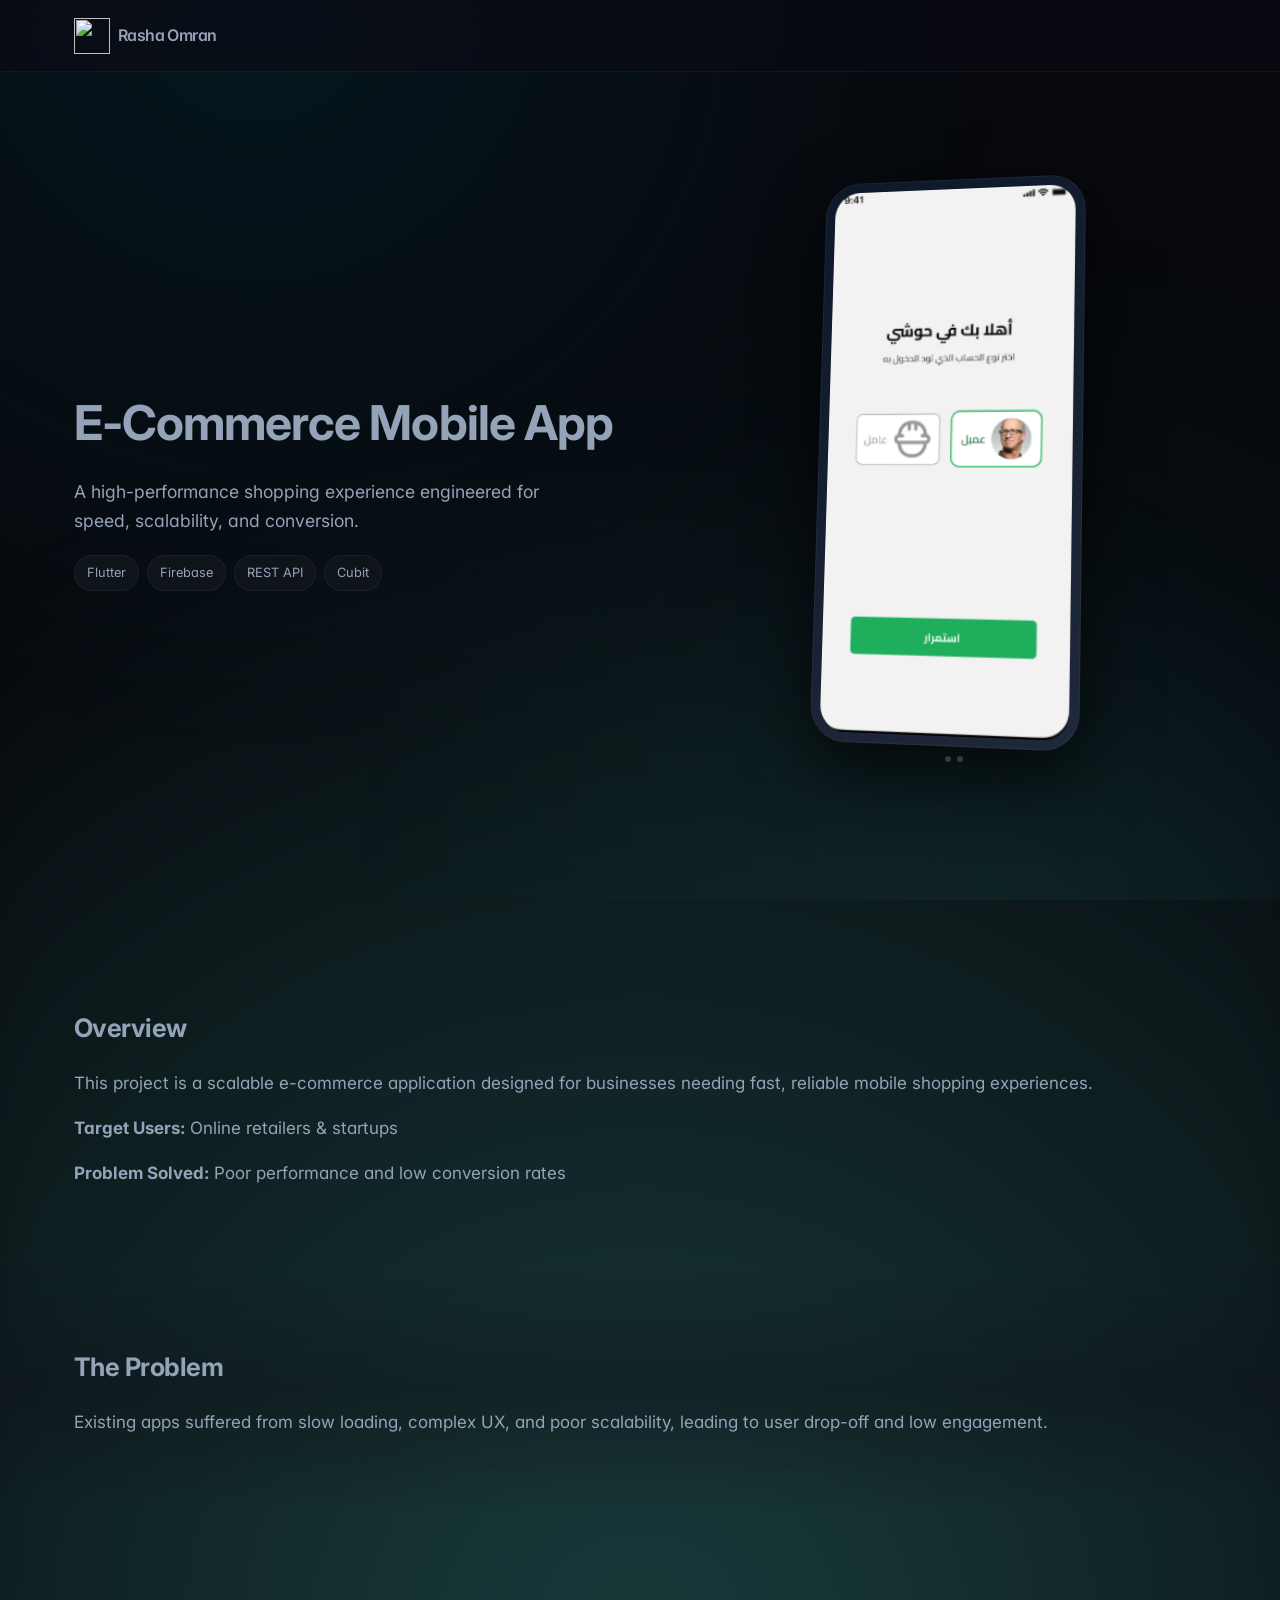
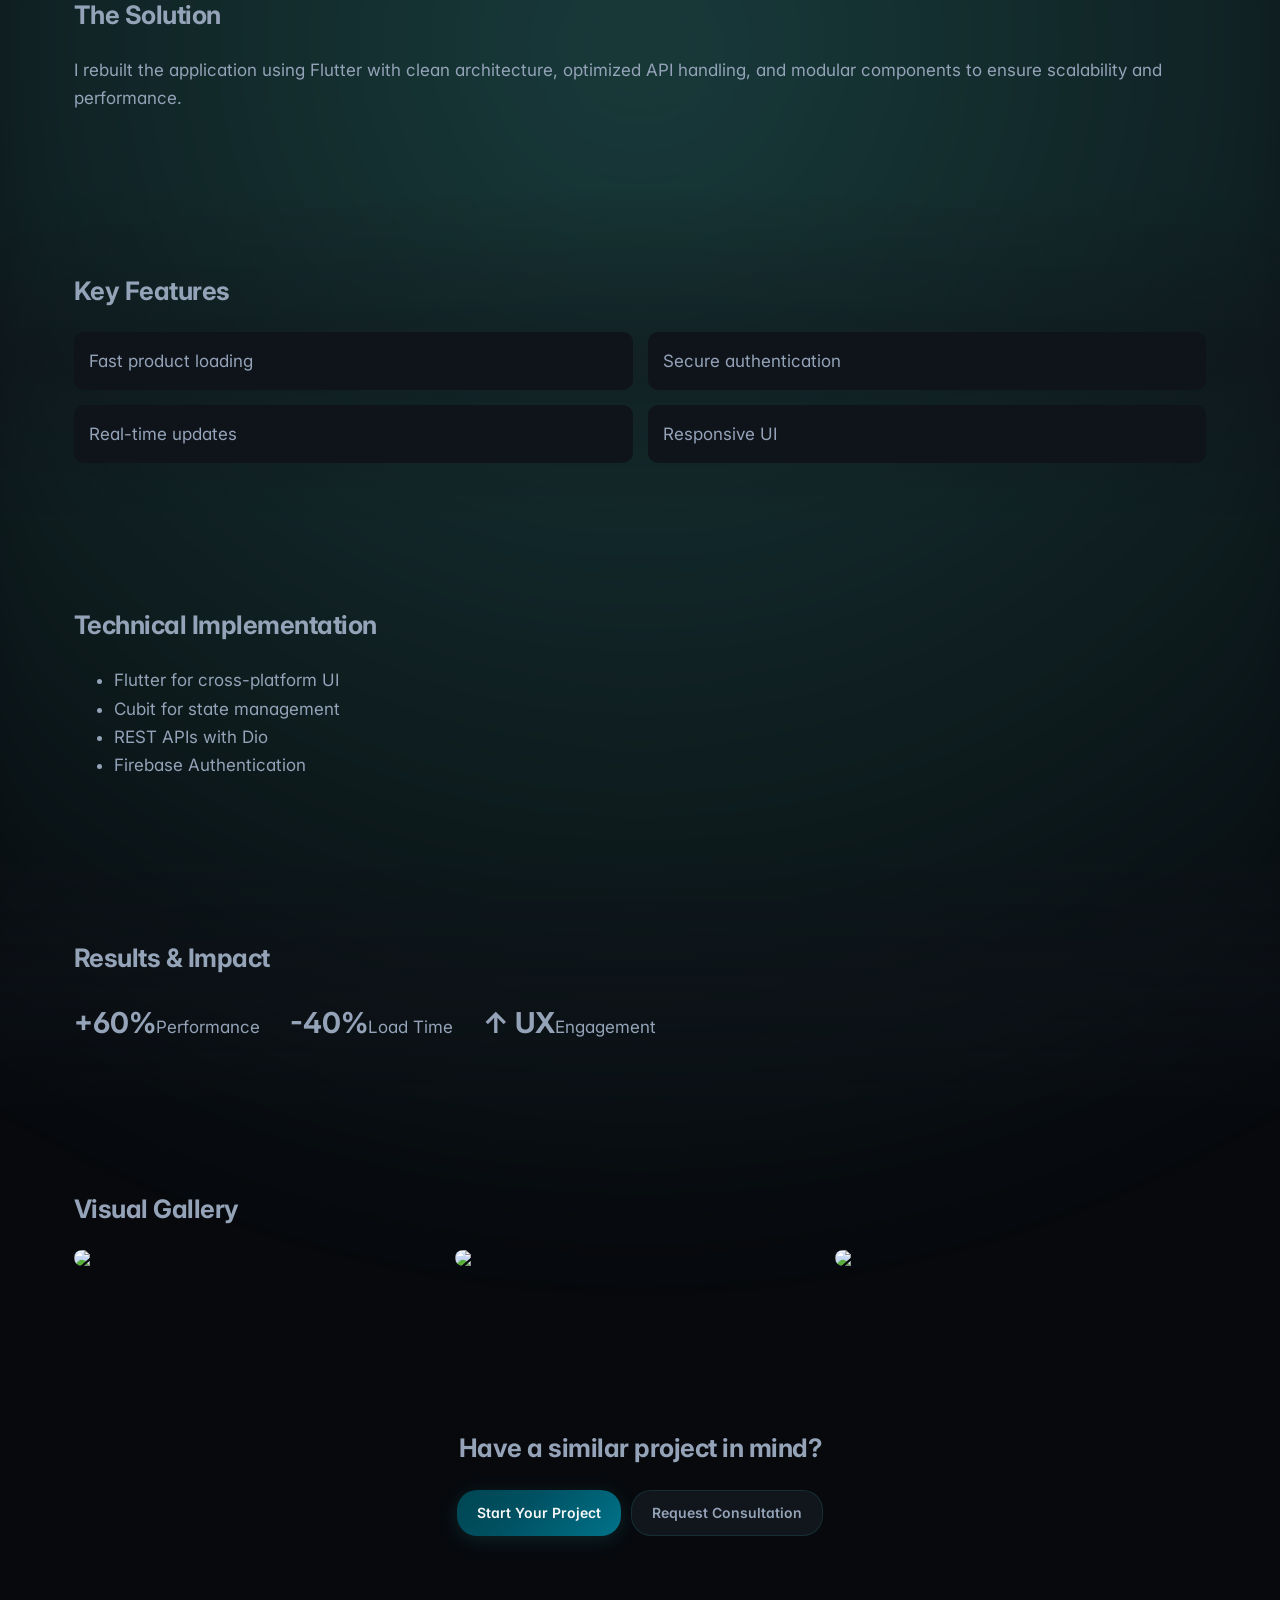
==== pages/project1.html @ 81a2fe83 "Project1 page" ====
<!DOCTYPE html>
<html lang="en">
<head>
<meta charset="UTF-8">
<meta name="viewport" content="width=device-width, initial-scale=1.0">

<title>Case Study — E-Commerce App</title>
<link rel="stylesheet" href="../css/main.css">
<link rel="stylesheet" href="../css/project.css">

<!-- Fonts -->
<link href="https://fonts.googleapis.com/css2?family=Inter:wght@400;500;600;700;800&display=swap" rel="stylesheet">

</head>


<body>

<header class="site-header">
  <div class="container">
    <a href="../index.html" class="logo">
      <img src="../assets/logo.png">
      <span class="logo-text">Rasha Omran</span>
    </a>
  </div>
</header>

<main>

<!-- ================= HERO ================= -->
<section class="case-hero">
  <div class="container case-hero-grid">

    <!-- LEFT -->
    <div class="case-hero-content">
      <h1 class="case-title">E-Commerce Mobile App</h1>

      <p class="case-tagline">
        A high-performance shopping experience engineered for speed, scalability, and conversion.
      </p>

      <div class="tech-stack">
        <span>Flutter</span>
        <span>Firebase</span>
        <span>REST API</span>
        <span>Cubit</span>
      </div>
    </div>

    <!-- RIGHT (INTERACTIVE PHONE) -->
    <div class="case-visual">
      <div class="phone-mockup">

      
         

            <!-- SLIDER -->
           <div class="phone-frame">
  <div class="phone-screen">
    <div class="phone-slider" id="phoneSlider">
      <img src="../assets/app1.png">
      <img src="../assets/app2.png">
      <img src="../assets/app3.png">
    </div>
  </div>
</div>

<div class="phone-dots" id="phoneDots"></div>
          </div>
        </div>

        <!-- DOTS -->
        <div class="phone-dots" id="phoneDots"></div>

        <!-- GLOW -->
        <div class="phone-glow"></div>

      </div>
    </div>

  </div>
</section>
<!-- ================= OVERVIEW ================= -->
<section class="case-section">
  <div class="container">
    <h2>Overview</h2>

    <p>
      This project is a scalable e-commerce application designed for businesses needing fast,
      reliable mobile shopping experiences.
    </p>

    <p><strong>Target Users:</strong> Online retailers & startups</p>
    <p><strong>Problem Solved:</strong> Poor performance and low conversion rates</p>
  </div>
</section>

<!-- ================= PROBLEM ================= -->
<section class="case-section section-alt">
  <div class="container">
    <h2>The Problem</h2>

    <p>
      Existing apps suffered from slow loading, complex UX, and poor scalability,
      leading to user drop-off and low engagement.
    </p>
  </div>
</section>

<!-- ================= SOLUTION ================= -->
<section class="case-section">
  <div class="container">
    <h2>The Solution</h2>

    <p>
      I rebuilt the application using Flutter with clean architecture, optimized API handling,
      and modular components to ensure scalability and performance.
    </p>
  </div>
</section>

<!-- ================= FEATURES ================= -->
<section class="case-section section-alt">
  <div class="container">
    <h2>Key Features</h2>

    <div class="feature-grid">
      <div class="feature-card">Fast product loading</div>
      <div class="feature-card">Secure authentication</div>
      <div class="feature-card">Real-time updates</div>
      <div class="feature-card">Responsive UI</div>
    </div>
  </div>
</section>

<!-- ================= TECH ================= -->
<section class="case-section">
  <div class="container">
    <h2>Technical Implementation</h2>

    <ul class="tech-list">
      <li>Flutter for cross-platform UI</li>
      <li>Cubit for state management</li>
      <li>REST APIs with Dio</li>
      <li>Firebase Authentication</li>
    </ul>
  </div>
</section>

<!-- ================= RESULTS ================= -->
<section class="case-section section-alt">
  <div class="container">
    <h2>Results & Impact</h2>

    <div class="impact-grid">
      <div><strong>+60%</strong><span>Performance</span></div>
      <div><strong>-40%</strong><span>Load Time</span></div>
      <div><strong>↑ UX</strong><span>Engagement</span></div>
    </div>
  </div>
</section>

<!-- ================= GALLERY ================= -->
<section class="case-section">
  <div class="container">
    <h2>Visual Gallery</h2>

    <div class="gallery-grid">
      <img src="../assets/screen1.png">
      <img src="../assets/screen2.png">
      <img src="../assets/screen3.png">
    </div>
  </div>
</section>

<!-- ================= CTA ================= -->
<section class="case-cta">
  <div class="container">
    <h2>Have a similar project in mind?</h2>

    <div class="cta-buttons">
      <a href="../index.html#contact" class="btn btn-primary">Start Your Project</a>
      <a href="../index.html#contact" class="btn btn-ghost">Request Consultation</a>
    </div>
  </div>
</section>

</main>

<script>
document.addEventListener("DOMContentLoaded", function () {

  const slider = document.getElementById("phoneSlider");
  const dotsContainer = document.getElementById("phoneDots");

  let index = 0;
  const slides = slider.children.length;

  let startX = 0;
  let currentX = 0;
  let isDragging = false;
  let velocity = 0;
  let lastX = 0;
  let lastTime = 0;

  const slideWidth = slider.parentElement.offsetWidth;

  /* CREATE DOTS */
  for (let i = 0; i < slides; i++) {
    const dot = document.createElement("span");
    if (i === 0) dot.classList.add("active");
    dotsContainer.appendChild(dot);
  }

  const dots = dotsContainer.children;

  function setPosition(x, smooth = true) {
    slider.style.transition = smooth ? "transform 0.5s cubic-bezier(0.22,1,0.36,1)" : "none";
    slider.style.transform = `translateX(${x}px)`;
  }

  function snapToSlide() {
    index = Math.max(0, Math.min(index, slides - 1));

    setPosition(-index * slideWidth, true);

    for (let d of dots) d.classList.remove("active");
    dots[index].classList.add("active");
  }

  function onStart(clientX) {
    isDragging = true;
    startX = clientX;
    lastX = clientX;
    lastTime = Date.now();
    slider.style.transition = "none";
  }

  function onMove(clientX) {
    if (!isDragging) return;

    const dx = clientX - startX;
    currentX = -index * slideWidth + dx;

    /* EDGE RESISTANCE */
    if (currentX > 0) currentX *= 0.3;
    if (currentX < -(slides - 1) * slideWidth)
      currentX = -(slides - 1) * slideWidth + (currentX + (slides - 1) * slideWidth) * 0.3;

    setPosition(currentX, false);

    /* VELOCITY */
    const now = Date.now();
    velocity = (clientX - lastX) / (now - lastTime);
    lastX = clientX;
    lastTime = now;
  }

  function onEnd(clientX) {
    if (!isDragging) return;
    isDragging = false;

    const dx = clientX - startX;

    /* DECIDE BASED ON DISTANCE + VELOCITY */
    if (dx < -50 || velocity < -0.3) {
      index++;
    } else if (dx > 50 || velocity > 0.3) {
      index--;
    }

    snapToSlide();
  }

  /* TOUCH */
  slider.addEventListener("touchstart", e => onStart(e.touches[0].clientX));
  slider.addEventListener("touchmove", e => onMove(e.touches[0].clientX));
  slider.addEventListener("touchend", e => onEnd(e.changedTouches[0].clientX));

  /* MOUSE */
  slider.addEventListener("mousedown", e => onStart(e.clientX));
  window.addEventListener("mousemove", e => onMove(e.clientX));
  window.addEventListener("mouseup", e => onEnd(e.clientX));

  /* AUTO PLAY (optional premium feel) */
  setInterval(() => {
    if (isDragging) return;
    index = (index + 1) % slides;
    snapToSlide();
  }, 4000);

});
</script>

</body>
</html>
---- css/main.css ----
/* Rasha — executive personal brand */
:root {
  /* ========== BASE ========== */
  --bg: #07090d;
  --bg-elevated: #0b0f14;
  --surface: #0f141b;
  --surface-hover: #151b24;

  /* ========== BORDERS ========== */
  --border: rgba(255, 255, 255, 0.05);
  --border-strong: rgba(0, 151, 178, 0.35);

  /* ========== TEXT ========== */
  --text: #f1f5f9;
  --text-muted: #94a3b8;
  --text-subtle: #64748b;

  /* ========== BRAND (PRIMARY) ========== */
  --brand: #0097b2;
  --brand-light: #00bcd4;
  --brand-dark: #007c91;

  /* ========== ACCENT ========== */
  --accent: #22d3ee; /* controlled cyan */
  --accent-soft: rgba(34, 211, 238, 0.15);

  /* ========== GRADIENTS (PRO LEVEL) ========== */

  /* Main brand gradient (Hero, buttons) */
  --gradient: linear-gradient(
    135deg,
    #004552 0%,
    #005162 40%,
    #00738a 100%
  );

  /* Strong CTA gradient */
  --gradient-strong: linear-gradient(
    135deg,
    #004552 0%,
    #00738a 100%
  );

  /* Soft background gradient */
  --gradient-soft: linear-gradient(
    135deg,
    rgba(0, 151, 178, 0.15) 0%,
    rgba(34, 211, 238, 0.08) 100%
  );

  /* Glow effect */
  --glow: 0 0 50px rgba(0, 151, 178, 0.35);

  /* ========== UI ========== */
  --radius: 14px;
  --radius-lg: 22px;

  --font: "Inter", system-ui, -apple-system, sans-serif;

  --section-pad: clamp(4.5rem, 11vw, 8rem);
  --section-pad-tight: clamp(3.5rem, 8vw, 5.5rem);

  --max: 1180px;
  --nav-h: 72px;
}

*,
*::before,
*::after {
  box-sizing: border-box;
}

html {
  scroll-behavior: smooth;
}

body {
  margin: 0;
  font-family: var(--font);
  font-size: 17px;
  line-height: 1.65;
  color: var(--text-muted);
  background: var(--bg);
  -webkit-font-smoothing: antialiased;
  font-feature-settings: "cv02", "cv03", "cv04", "cv11";
}

body::before {
  content: "";
  position: fixed;
  inset: 0;
  background:
    radial-gradient(circle at 20% 0%, hsl(195 93% 20% / 0.2), transparent 55%),
    radial-gradient(circle at 80% 100%, hsl(182 60% 37% / 0.08), transparent 50%);
  z-index: 0;
  pointer-events: none;
}

body.menu-open {
  overflow: hidden;
}

h1, h2, h3, h4 {
  font-family: var(--font-heading);
  letter-spacing: -0.02em;
}

a {
  color: inherit;
  text-decoration: none;
}

img {
  max-width: 100%;
  height: auto;
  display: block;
}
.case-image {
  width: 100%;
  border-radius: 16px;
  margin-bottom: 1rem;
}

.container {
  width: min(100% - 2rem, var(--max));
  margin-inline: auto;
}

/* Background grid */
.page-bg {
  position: fixed;
  inset: 0;
  pointer-events: none;
  z-index: 0;
  background:
    linear-gradient(180deg, rgba(10, 12, 16, 0.97) 0%, var(--bg) 45%),
    repeating-linear-gradient(
      90deg,
      transparent,
      transparent 79px,
      rgba(79, 209, 197, 0.03) 79px,
      rgba(79, 209, 197, 0.03) 80px
    ),
    repeating-linear-gradient(
      0deg,
      transparent,
      transparent 79px,
      rgba(79, 209, 197, 0.03) 79px,
      rgba(79, 209, 197, 0.03) 80px
    );
}

main,
.site-header,
.site-footer {
  position: relative;
  z-index: 1;
}

/* Header */


.site-header {
  position: sticky;
  top: 0;
  z-index: 1000;

  backdrop-filter: blur(12px);
  background: rgba(10, 10, 20, 0.6);
  border-bottom: 1px solid rgba(255,255,255,0.05);


  height: var(--nav-h);
  display: flex;
  align-items: center;
 
  -webkit-backdrop-filter: blur(16px);
  transition: box-shadow 0.25s ease;
}

.site-header.is-scrolled {
  box-shadow: 0 12px 40px rgba(0, 0, 0, 0.35);
}

.header-inner {
  display: flex;
  align-items: center;
  justify-content: space-between;
  width: min(100% - 2rem, calc(var(--max) + 80px));
  margin-inline: auto;
  gap: 1rem;
}

.logo {
  font-weight: 700;
  font-size: 1.25rem;
  color: var(--teal);
  letter-spacing: -0.03em;
}

.nav-desktop {
  display: none;
  align-items: center;
  gap: 0.15rem;
  flex: 1;
  justify-content: center;
}

.nav-desktop a {
  padding: 0.45rem 0.65rem;
  font-size: 0.8725rem;
  font-weight: 500;
  color: var(--text-subtle);
  border-radius: 8px;
  transition: color 0.2s, background 0.2s;
}

.nav-desktop a:hover {
  color: var(--text);
  background: rgba(255, 255, 255, 0.04);
}

.header-actions {
  display: flex;
  align-items: center;
  gap: 0.75rem;
}

.menu-toggle {
  display: flex;
  flex-direction: column;
  justify-content: center;
  gap: 5px;
  width: 44px;
  height: 44px;
  padding: 10px;
  border: 1px solid var(--border);
  border-radius: 10px;
  background: transparent;
  cursor: pointer;
  color: var(--text);
}

.menu-toggle span {
  display: block;
  height: 2px;
  background: currentColor;
  border-radius: 1px;
  transition: transform 0.25s, opacity 0.25s;
}

body.menu-open .menu-toggle span:nth-child(1) {
  transform: translateY(7px) rotate(45deg);
}

body.menu-open .menu-toggle span:nth-child(2) {
  opacity: 0;
}

body.menu-open .menu-toggle span:nth-child(3) {
  transform: translateY(-7px) rotate(-45deg);
}

.nav-mobile {
  display: none;
  position: fixed;
  inset: var(--nav-h) 0 0;
  background: rgba(10, 12, 16, 0.98);
  backdrop-filter: blur(12px);
  padding: 1.5rem;
  flex-direction: column;
  gap: 0.25rem;
  z-index: 99;
  border-top: 1px solid var(--border);
}

body.menu-open .nav-mobile {
  display: flex;
}

.nav-mobile a {
  padding: 0.85rem 1rem;
  font-size: 1rem;
  font-weight: 500;
  color: var(--text-muted);
  border-radius: var(--radius);
  border: 1px solid transparent;
}

.nav-mobile a:hover {
  color: var(--text);
  background: var(--surface);
  border-color: var(--border);
}

@media (min-width: 1024px) {
  .nav-desktop {
    display: flex;
  }
  .menu-toggle {
    display: none;
  }
  .nav-mobile {
    display: none !important;
  }
}

/* Buttons */
.btn {
  display: inline-flex;
  align-items: center;
  justify-content: center;
  gap: 0.5rem;
  padding: 0.65rem 1.25rem;
  font-family: inherit;
  font-size: 0.875rem;
  font-weight: 600;
  border-radius: 20px;
  border: none;
  cursor: pointer;
  transition: transform 0.2s, box-shadow 0.2s, background 0.2s, border-color 0.2s, color 0.2s;
  white-space: nowrap;
}

.btn:active {
  transform: scale(0.98);
   border-radius: 18px;
}

.btn-primary {
  background: var(--gradient);
  color: hsl(180 10% 97%);
  box-shadow: 0 4px 20px hsl(182 60% 37% / 0.2);
}

.btn-primary:hover {
  background: var(--gradient-strong);
  box-shadow: 0 8px 30px hsl(182 60% 37% / 0.3);
  transform: translateY(-1px);
}

.btn-ghost {
  background: hsl(200 20% 12% / 0.6);
  border: 1px solid hsl(182 60% 37% / 0.2);
  color: var(--text-muted);
}

.btn-ghost:hover {
  color: var(--text);
  border-color: hsl(182 60% 37% / 0.4);
  box-shadow: var(--glow);
}

.btn-dark {
  background: var(--surface);
  color: var(--text);
  border: 1px solid var(--border);
}

.btn-dark:hover {
  background: var(--surface-hover);
  border-color: rgba(255, 255, 255, 0.1);
}

.btn-lg {
  padding: 0.85rem 1.75rem;
  font-size: 0.9375rem;
}

.btn .icon {
  width: 1.1em;
  height: 1.1em;
  flex-shrink: 0;
}

@media (max-width: 768px) {
  .btn {
    padding: 9px 12px;
    font-size: 0.85rem;
    line-height: 1.2;
    border-radius: 10px;
  }

  .btn-lg {
    padding: 10px 14px; /* override large buttons too */
  }
}

/* Typography utilities */
.eyebrow {
  display: block;
  font-size: 0.75rem;
  font-weight: 600;
  letter-spacing: 0.14em;
  text-transform: uppercase;
  color: var(--teal);
  margin-bottom: 0.75rem;
}

 .gradient-text {
  background: linear-gradient(135deg, hsl(182 60% 45%), hsl(182 60% 55%), hsl(195 80% 40%));
  -webkit-background-clip: text;
  color: transparent;
}

.section-head {
  text-align: center;
  max-width: 44rem;
  margin-inline: auto;
  margin-bottom: clamp(2.75rem, 5vw, 4rem);
}

.section-head--wide {
  max-width: 52rem;
}

.section-head h2 {
  font-size: clamp(1.875rem, 4.2vw, 2.75rem);
  margin: 0 0 1rem;
  font-weight: 700;
  letter-spacing: -0.03em;
}

.section-head p {
  margin: 0;
  font-size: 1.0625rem;
  line-height: 1.65;
  color: var(--text-muted);
}

.expertise-micro {
  display: block;
  margin-top: 0.85rem;
  font-weight: 600;
  color: var(--teal);
  letter-spacing: 0.02em;
}

.sub-anchor {
  scroll-margin-top: calc(var(--nav-h) + 24px);
}

/* Reveal animation */
.reveal {
  opacity: 0;
  transform: translateY(24px);
  transition: opacity 0.65s cubic-bezier(0.22, 1, 0.36, 1), transform 0.65s cubic-bezier(0.22, 1, 0.36, 1);
}

.reveal.visible {
  opacity: 1;
  transform: translateY(0);
}

.reveal-delay-1 { transition-delay: 0.08s; }
.reveal-delay-2 { transition-delay: 0.16s; }
.reveal-delay-3 { transition-delay: 0.24s; }

/* Hero */
.hero {
  padding: clamp(3rem, 8vw, 5.5rem) 0 var(--section-pad);
}

.hero-grid {
  display: grid;
  gap: clamp(2rem, 5vw, 4rem);
  align-items: center;
}

@media (min-width: 900px) {
  .hero-grid {
    grid-template-columns: 1.15fr 1fr;
  }
}

.hero-role-line {
  display: flex;
  flex-wrap: wrap;
  align-items: center;
  gap: 0.35rem 0.75rem;
  margin: 0 0 1.35rem;
  font-size: 0.75rem;
  font-weight: 600;
  letter-spacing: 0.12em;
  text-transform: uppercase;
  color: var(--teal);
}

.hero-role-line .role-sep {
  color: var(--text-subtle);
  font-weight: 500;
  letter-spacing: 0;
  
}

.hero h1 {
  font-size: clamp(2.35rem, 5.8vw, 3.5rem);
  margin: 0 0 1.35rem;
  max-width: min(28ch, 100%);
  font-weight: 800;
  letter-spacing: -0.035em;
  line-height: 1.08;
}

.hero h1 .line-muted {
  color: var(--text-muted);
  font-weight: 700;
}

.hero-lead {
  font-size: 1.0625rem;
  max-width: 40rem;
  margin: 0 0 1rem;
  line-height: 1.65;
}

.hero-authority {
  font-size: 1.0625rem;
  line-height: 1.7;
  color: var(--text-muted);
  max-width: 42rem;
  margin: 0 0 1.25rem;
  padding-left: 1rem;
  border-left: 3px solid rgba(79, 209, 197, 0.45);
}

.hero-proof {
  font-size: 0.8125rem;
  font-weight: 500;
  letter-spacing: 0.06em;
  text-transform: uppercase;
  color: var(--text-subtle);
  margin: 0 0 0.65rem;
}

.hero-micro {
  margin: 0 0 1.85rem;
  font-size: 0.8125rem;
  color: var(--text-muted);
  max-width: 36rem;
  line-height: 1.5;
}

.hero-micro strong {
  color: var(--teal);
  font-weight: 600;
}

.hero-ctas {
  display: flex;
  flex-wrap: wrap;
  gap: 0.75rem;
  margin-bottom: 2.5rem;
}

.hero-visual {
  position: relative;
  border-radius: var(--radius-lg);
  background: var(--gradient-soft);
  border: 1px solid var(--border-strong);
  display: block;
  min-height: unset;

 transform: translateZ(0);
  overflow: hidden;
}

.hero-visual::before {
  content: "";
  position: absolute;
  inset: -40%;
  background: radial-gradient(circle at 30% 40%, rgba(45, 212, 191, 0.12), transparent 50%),
    radial-gradient(circle at 70% 60%, rgba(14, 165, 233, 0.1), transparent 45%);
  pointer-events: none;
}

.hero-stat-card {
  position: relative;
  padding: 2rem 2.25rem;
  border-radius: var(--radius-lg);
  background: var(--surface);
  border: 1px solid var(--border);
  box-shadow: 0 24px 48px rgba(0, 0, 0, 0.35);
  text-align: center;
  max-width: 280px;
}

.hero-stat-card .num {
  font-size: 3rem;
  font-weight: 800;
  background: var(--gradient);
  -webkit-background-clip: text;
  background-clip: text;
  color: transparent;
  line-height: 1;
  margin-bottom: 0.5rem;
}

.hero-stat-card .label {
  color: var(--text);
  font-weight: 600;
  font-size: 1rem;
}

.hero-stat-card .cap {
  font-size: 0.8125rem;
  color: var(--text-subtle);
  margin-top: 0.5rem;
}

.hero-image-wrapper {
  width: 100%;
  position: relative;
  overflow: hidden;
  border-radius: 24px;
  line-height: 0;

height: clamp(170px, 30vw, 400px);
}
/* image fills wrapper perfectly */
.hero-image {
  position: absolute;
  inset: 0;
  width: 100%;
  height: 100%;
  object-fit: cover;
  display: block;
  transition: transform 0.5s ease;
}

/* Glow effect */
.hero-image-wrapper::after {
  content: "";
  position: absolute;
  inset: 0;
  background: radial-gradient(circle at center, rgba(0,255,200,0.2), transparent 70%);
  opacity: 0.6;
  pointer-events: none;
}

/* Hover zoom */
.hero-image-wrapper:hover .hero-image {
  transform: scale(1.05);
}
/* about Image */


/* Enable smooth transform */
.about-photo {
  position: relative;
  overflow: hidden;
  border-radius: 24px;
  aspect-ratio: 3 / 4;
}

/* Image prepared for parallax */
.about-photo img {
  width: 100%;
  height: 120%; /* 🔥 bigger so it can move */
  object-fit: cover;

  transform: translateY(0);
  will-change: transform;
  transition: transform 0.1s linear;
}

/* Glow */
.about-photo::after {
  content: "";
  position: absolute;
  inset: 0;
  background: radial-gradient(circle at center, rgba(0,151,178,0.18), transparent 70%);
  opacity: 0.6;
  pointer-events: none;
}
/* Logo container */
.logo {
  display: flex;
  align-items: center;
  gap: 0.5rem;
  text-decoration: none;
}

/* Logo image */
.logo img {
  width: 36px;
  height: 36px;
  object-fit: contain;
}

/* Logo text */
.logo-text {
  font-weight: 600;
  font-size: 1rem;
  white-space: nowrap;
}

/* 🔥 Mobile Fix */
@media (max-width: 768px) {
  .logo-text {
    display: none; /* hide name */
  }

  .logo img {
    width: 40px;
    height: 40px;
  }
}

/* Hover effect */
.logo:hover .logo-text {
  transform: translateY(-2px);
  filter: drop-shadow(0 0 10px rgba(45, 212, 191, 0.6));
}

/* Credibility badge strip */
.trust {
  padding: clamp(2.25rem, 4vw, 3rem) 0;
  border-block: 1px solid var(--border);
  background: linear-gradient(180deg, rgba(15, 18, 24, 0.85) 0%, rgba(10, 12, 16, 0.95) 100%);
}

.cred-strip-head {
  text-align: center;
  margin: 0 0 1.25rem;
  font-size: 0.6875rem;
  font-weight: 600;
  letter-spacing: 0.16em;
  text-transform: uppercase;
  color: var(--text-subtle);
}

.cred-badges {
  display: flex;
  flex-wrap: wrap;
  justify-content: center;
  align-items: center;
  gap: 0.5rem 0.65rem;
}

.cred-badge {
  display: inline-flex;
  align-items: center;
  padding: 0.5rem 1rem;
  font-size: 0.8125rem;
  font-weight: 600;
  color: var(--text);
  background: rgba(255, 255, 255, 0.03);
  border: 1px solid rgba(255, 255, 255, 0.1);
  border-radius: 999px;
  transition: border-color 0.2s, background 0.2s;
}

.cred-badge:hover {
  border-color: rgba(79, 209, 197, 0.35);
  background: rgba(79, 209, 197, 0.06);
}

.micro-trust-row {
  display: flex;
  flex-wrap: wrap;
  justify-content: center;
  gap: 0.35rem 1.25rem;
  margin-top: 1.25rem;
  padding-top: 1.25rem;
  border-top: 1px solid var(--border);
    text-align: center;
}

.micro-trust-row span {
  font-size: 0.75rem;
  font-weight: 600;
  letter-spacing: 0.06em;
  text-transform: uppercase;
  color: var(--text-subtle);
}

.micro-trust-row span strong {
  color: var(--teal);
  font-weight: 600;
}

/* Conversion CTA strip */
.cta-strip {
  display: flex;
  flex-wrap: wrap;
  align-items: center;
  justify-content: center;
  gap: 0.65rem 0.75rem;
  margin-top: clamp(2rem, 4vw, 2.75rem);
  padding-top: clamp(1.75rem, 3vw, 2.25rem);
  border-top: 1px solid var(--border);
}

.cta-strip--flush {
  border-top: none;
  padding-top: 0;
  margin-top: 1.5rem;
}

.cta-strip .micro-hint {
  width: 100%;
  text-align: center;
  font-size: 0.8125rem;
  color: var(--text-subtle);
  margin: 0.25rem 0 0;
}

/* How I help — 3 lanes */
.how-help {
  padding: var(--section-pad) 0;
  border-top: 1px solid var(--border);
  background: linear-gradient(180deg, rgba(15, 18, 24, 0.35) 0%, transparent 100%);
}

.how-help-grid {
  display: grid;
  gap: 1rem;
}

@media (min-width: 900px) {
  .how-help-grid {
    grid-template-columns: repeat(3, 1fr);
    gap: 1.25rem;
  }
}

.how-lane {
  position: relative;
  padding: clamp(1.65rem, 3vw, 2rem);
  border-radius: var(--radius-lg);
  background: var(--gradient-soft);
box-shadow: var(--shadow-card);
  border: 1px solid var(--border);
  overflow: hidden;
  transition: border-color 0.3s, transform 0.3s, box-shadow 0.3s;
}

.how-lane::before {
  content: "";
  position: absolute;
  top: 0;
  left: 0;
  right: 0;
  height: 3px;
  background: var(--brand-light);
  opacity: 0.85;
  transform: scaleX(0.35);
  transform-origin: left;
  transition: transform 0.45s cubic-bezier(0.22, 1, 0.36, 1);
}

.how-lane:hover {
  box-shadow: var(--shadow-card-hover);
border-color: hsl(182 60% 37% / 0.25);
  transform: translateY(-3px);
 
}

.how-lane:hover::before {
  transform: scaleX(1);
}

.how-lane-label {
  display: inline-block;
  font-size: 0.6875rem;
  font-weight: 800;
  letter-spacing: 0.18em;
  text-transform: uppercase;
  color: var(--teal);
  margin-bottom: 0.65rem;
}

.how-lane h3 {
  font-size: clamp(1.15rem, 2.2vw, 1.35rem);
  margin: 0 0 0.75rem;
}

.how-lane p {
  margin: 0;
  font-size: 0.9375rem;
  line-height: 1.6;
  color: var(--text-muted);
}

.how-lane-outcome {
  margin-top: 1rem;
  font-size: 0.75rem;
  font-weight: 600;
  letter-spacing: 0.08em;
  text-transform: uppercase;
  color: var(--text-subtle);
}

/* =========================
   Who I work with (Grid)
========================= */
.audience-grid {
  display: grid;
  gap: 1rem;
  margin-top: 1rem;
}

@media (min-width: 640px) {
  .audience-grid {
    grid-template-columns: repeat(2, 1fr);
  }
}

@media (min-width: 1024px) {
  .audience-grid {
    grid-template-columns: repeat(3, 1fr);
  }
}

/* =========================
   Card
========================= */
.audience-card {
  display: flex;
  align-items: flex-start;
  gap: 0.9rem;

  padding: 1.4rem 1.25rem;
  border-radius: var(--radius);

  background: var(--bg-elevated);
  border: 1px solid var(--border);

  transition: all 0.25s ease;
  position: relative;

  overflow: hidden;
}

/* subtle gradient glow effect */
.audience-card::before {
  content: "";
  position: absolute;
  inset: 0;
  background: radial-gradient(
    circle at top left,
    rgba(45, 212, 191, 0.08),
    transparent 60%
  );
  opacity: 0;
  transition: opacity 0.3s ease;
}

.audience-card:hover::before {
  opacity: 1;
}

.audience-card:hover {
  transform: translateY(-6px);
  border-color: rgba(45, 212, 191, 0.35);
  box-shadow: 0 18px 40px rgba(0, 0, 0, 0.35);
}

/* =========================
   Icon
========================= */
.audience-icon {
  width: 44px;
  height: 44px;

  display: flex;
  align-items: center;
  justify-content: center;

  flex-shrink: 0;

  border-radius: 14px;

  background: rgba(45, 212, 191, 0.12);
  color: var(--teal);

  font-size: 20px;

  box-shadow: 0 0 14px rgba(45, 212, 191, 0.2);

  transition: all 0.25s ease;
  position: relative;
}

/* icon hover animation */
.audience-card:hover .audience-icon {
  transform: scale(1.08) rotate(-2deg);
  background: rgba(45, 212, 191, 0.2);
  box-shadow: 0 0 18px rgba(45, 212, 191, 0.35);
}

/* =========================
   Text
========================= */
.audience-card p {
  margin: 0;
  font-size: 0.95rem;
  line-height: 1.6;
  color: var(--text);
  opacity: 0.9;
}

/* optional: improve readability */
.audience-card:hover p {
  opacity: 1;
}
/* Selected impact */
.impact-section {
  padding: var(--section-pad) 0;
  border-top: 1px solid var(--border);
  background: rgba(10, 12, 16, 0.5);
}

.impact-grid {
  display: grid;
  gap: 1rem;
}

@media (min-width: 640px) {
  .impact-grid {
    grid-template-columns: repeat(2, 1fr);
  }
}

@media (min-width: 1000px) {
  .impact-grid {
    grid-template-columns: repeat(5, 1fr);
  }
}

.impact-card {
  padding: 1.35rem 1.15rem;
  border-radius: var(--radius-lg);
  background: var(--gradient-soft);
  box-shadow: var(--shadow-card);
  border: 1px solid var(--border);
  text-align: center;
  transition: border-color 0.3s, box-shadow 0.35s ease, transform 0.35s ease;
}

.impact-card.reveal.visible {
  animation: impact-settle 0.75s cubic-bezier(0.22, 1, 0.36, 1) forwards;
}

.impact-card:hover {
 box-shadow: var(--shadow-card-hover);
border-color: hsl(182 60% 37% / 0.25);
  transform: translateY(-2px);
}

@keyframes impact-settle {
  from {
    box-shadow: 0 0 0 rgba(45, 212, 191, 0);
  }
  to {
    box-shadow: 0 12px 40px rgba(45, 212, 191, 0.06);
  }
}

@media (prefers-reduced-motion: reduce) {
  .impact-card.reveal.visible {
    animation: none;
  }
  .impact-card:hover {
    transform: none;
  }
}

.impact-card .stat-line {
  font-size: 0.8125rem;
  font-weight: 700;
  letter-spacing: 0.04em;
  color: var(--text);
  line-height: 1.35;
  margin-bottom: 0.5rem;
}

.impact-card .stat-line em {
  font-style: normal;
  background: var(--accent);
  -webkit-background-clip: text;
  background-clip: text;
  color: transparent;
}

.impact-card .stat-detail {
  margin: 0;
  font-size: 0.75rem;
  line-height: 1.45;
  color: var(--text-subtle);
}

/* Current focus standalone */
.current-focus-section .focus-list {
  max-width: 800px;
  margin-inline: auto;
}

/* Final strategic CTA */
.final-strategic-cta {
  padding: clamp(3.5rem, 9vw, 5.5rem) 0;
  border-top: 1px solid var(--border);
  background:
    radial-gradient(ellipse 90% 70% at 50% 0%, rgba(45, 212, 191, 0.12), transparent 55%),
    linear-gradient(180deg, var(--surface) 0%, var(--bg) 100%);
}

.final-strategic-inner {
  max-width: 46rem;
  margin-inline: auto;
  text-align: center;
  padding: clamp(2rem, 5vw, 3rem) clamp(1.5rem, 4vw, 2.5rem);
  border-radius: var(--radius-lg);
  border: 1px solid rgba(79, 209, 197, 0.2);
  background: rgba(10, 12, 16, 0.6);
  box-shadow: 0 0 80px rgba(45, 212, 191, 0.06);
}

.final-strategic-inner h2 {
  font-size: clamp(1.5rem, 3.8vw, 2.15rem);
  margin: 0 0 1.25rem;
  line-height: 1.2;
  letter-spacing: -0.03em;
}

.final-strategic-inner > p {
  margin: 0 0 1.75rem;
  font-size: 1rem;
  color: var(--text-muted);
  line-height: 1.65;
}

.final-strategic-ctas {
  display: flex;
  flex-wrap: wrap;
  gap: 0.65rem;
  justify-content: center;
  align-items: center;
}

.final-strategic-foot {
  margin-top: 1.25rem;
  font-size: 0.8125rem;
  color: var(--text-subtle);
}

.section-micro-trust {
  margin: 1rem 0 0;
  font-size: 0.875rem;
  font-weight: 500;
  color: var(--teal);
  letter-spacing: 0.02em;
}

/* Section spacing */
section[id] {
  scroll-margin-top: calc(var(--nav-h) + 12px);
}

.section {
  padding: var(--section-pad) 0;
}

.section-alt {
  background: linear-gradient(180deg, transparent, rgba(15, 18, 24, 0.45) 50%, transparent);
}

.section--tight-top {
  padding-top: var(--section-pad-tight);
}

.enablement-suite .exec-pillars {
  display: grid;
  gap: 1rem;
}

@media (min-width: 640px) and (max-width: 899px) {
  .enablement-suite .exec-pillars {
    grid-template-columns: repeat(2, 1fr);
  }
}

@media (min-width: 900px) {
  .enablement-suite .exec-pillars {
    grid-template-columns: repeat(4, 1fr);
  }
}

.exec-pillar {
  padding: 1.5rem 1.35rem;
  border-radius: var(--radius-lg);
  background: var(--surface);
  border: 1px solid var(--border);
  height: 100%;
  transition: border-color 0.25s, box-shadow 0.25s;
}

.exec-pillar:hover {
  border-color: rgba(79, 209, 197, 0.18);
  box-shadow: 0 16px 40px rgba(0, 0, 0, 0.2);
}

.exec-pillar h3 {
  font-size: 0.9375rem;
  margin: 0 0 0.5rem;
}

.exec-pillar p {
  margin: 0;
  font-size: 0.8125rem;
  line-height: 1.55;
  color: var(--text-muted);
}

.enablement-suite .sub-block {
  margin-top: clamp(3rem, 6vw, 4rem);
  padding-top: clamp(2.5rem, 5vw, 3.5rem);
  border-top: 1px solid var(--border);
}

.enablement-suite .sub-block .eyebrow {
  margin-bottom: 0.5rem;
}

/* About */
.about-grid {
  display: grid;
  gap: clamp(2rem, 4vw, 3rem);
  align-items: start;
}

@media (min-width: 900px) {
  .about-grid {
    grid-template-columns: minmax(240px, 320px) 1fr;
  }
}

.about-photo {
  aspect-ratio: 3 / 4;
  border-radius: var(--radius-lg);
  background: linear-gradient(160deg, var(--surface) 0%, #0d1117 100%);
  border: 1px solid var(--border);
  display: flex;
  align-items: center;
  justify-content: center;
  position: relative;
  overflow: hidden;
}

.about-photo .initial {
  font-size: clamp(4rem, 12vw, 6rem);
  font-weight: 800;
  background: var(--gradient);
  -webkit-background-clip: text;
  background-clip: text;
  color: transparent;
}

.about-body .eyebrow {
  margin-bottom: 0.5rem;
}

.about-body h2 {
  font-size: clamp(1.65rem, 3.5vw, 2.25rem);
  margin: 0 0 1.25rem;
}

.about-body p {
  margin: 0 0 1.1rem;
  max-width: 58ch;
  font-size: 1.02rem;
  line-height: 1.68;
}

.tag-grid {
  margin-top: 1.75rem;
}

.tag-grid .sub {
  font-size: 0.6875rem;
  font-weight: 600;
  letter-spacing: 0.12em;
  text-transform: uppercase;
  color: var(--text-subtle);
  margin-bottom: 0.75rem;
}

.tags {
  display: flex;
  flex-wrap: wrap;
  gap: 0.5rem;
}

.tag {
  padding: 0.4rem 0.85rem;
  font-size: 0.8125rem;
  font-weight: 500;
  color: var(--text-muted);
  background: var(--surface);
  border: 1px solid var(--border);
  border-radius: 999px;
}

/* Services */
.services-grid {
  display: grid;
  gap: 1.25rem;
}

@media (min-width: 640px) and (max-width: 899px) {
  .services-grid {
    grid-template-columns: repeat(2, 1fr);
  }
}

@media (min-width: 900px) {
  .services-grid {
    grid-template-columns: repeat(4, 1fr);
  }
}

.service-card {
  padding: 1.65rem 1.5rem;
  border-radius: var(--radius-lg);
  background: var(--gradient-soft);
box-shadow: var(--shadow-card); 
  border: 1px solid var(--border);
  height: 100%;
  display: flex;
  flex-direction: column;
  transition: border-color 0.25s, transform 0.25s, box-shadow 0.25s;
}

.service-card:hover {
  
  transform: translateY(-2px);
  box-shadow: var(--shadow-card-hover);
border-color: hsl(182 60% 37% / 0.25);
}

.service-icon {
  width: 44px;
  height: 44px;
  border-radius: 12px;
  background: rgba(79, 209, 197, 0.12);
  color: var(--teal);
  display: flex;
  align-items: center;
  justify-content: center;
  margin-bottom: 1rem;
}

.service-card h3 {
  font-size: 1.05rem;
  margin: 0 0 0.65rem;
}

.service-card p {
  flex: 1;
  margin: 0;
  font-size: 0.9rem;
  line-height: 1.55;
}

.service-foot {
  margin-top: 1.25rem;
  font-size: 0.65rem;
  font-weight: 700;
  letter-spacing: 0.1em;
  text-transform: uppercase;
  color: var(--teal);
}

/* Case studies */
.case-featured {
  padding: clamp(1.75rem, 4vw, 2.5rem);
  border-radius: var(--radius-lg);
  background: var(--surface);
  border: 1px solid var(--border);
  margin-bottom: 1.5rem;
  transition: border-color 0.25s;
}

.case-featured:hover {
  border-color: rgba(79, 209, 197, 0.15);
}

.case-tags {
  display: flex;
  flex-wrap: wrap;
  gap: 0.5rem;
  margin-bottom: 1rem;
}

.pill {
  display: inline-flex;
  align-items: center;
  justify-content: center;
  text-align: center;
  font-size: 0.75rem;
  font-weight: 500;
  letter-spacing: 0.09em;
  text-transform: uppercase;
  padding: 0.75rem 0.65rem;
  border-radius: 999px;
  border: 1px solid var(--border);
}

.pill-teal {
  background: rgba(79, 209, 197, 0.12);
  border-color: rgba(79, 209, 197, 0.35);
  color: var(--teal);
}

.pill-muted {
  color: var(--text-subtle);
}

.case-featured h3 {
  font-size: clamp(1.25rem, 2.5vw, 1.5rem);
  margin: 0 0 0.5rem;
}

.case-featured .summary {
  margin: 0 0 1.5rem;
  font-size: 0.95rem;
}

.case-cols {
  display: grid;
  gap: 1.35rem;
}

.case-cols--split {
  grid-template-columns: 1fr;
}

@media (min-width: 640px) {
  .case-cols--split {
    grid-template-columns: 1fr 1fr;
  }
}

.case-col h4 {
  font-size: 0.65rem;
  font-weight: 700;
  letter-spacing: 0.12em;
  text-transform: uppercase;
  color: var(--teal);
  margin: 0 0 0.4rem;
}

.case-col p {
  margin: 0;
  font-size: 0.875rem;
  line-height: 1.55;
}

.case-field {
  margin-top: 1.5rem;
}

.case-field h4 {
  font-size: 0.65rem;
  font-weight: 700;
  letter-spacing: 0.12em;
  text-transform: uppercase;
  color: var(--teal);
  margin: 0 0 0.5rem;
}

.case-tech {
  display: flex;
  flex-wrap: wrap;
  gap: 0.4rem;
  margin-top: 0;
}

.case-tech span {
  font-size: 0.7rem;
  padding: 0.3rem 0.6rem;
  border-radius: 6px;
  background: rgba(255, 255, 255, 0.05);
  color: var(--text-muted);
  border: 1px solid var(--border);
}

.case-impact-box {
  margin-top: 1.35rem;
  padding: 1.2rem 1.35rem;
  border-radius: var(--radius);
  background: rgba(79, 209, 197, 0.06);
  border: 1px solid rgba(79, 209, 197, 0.22);
}

.case-impact-box h4 {
  font-size: 0.65rem;
  font-weight: 700;
  letter-spacing: 0.12em;
  text-transform: uppercase;
  color: var(--teal);
  margin: 0 0 0.5rem;
}

.case-impact-box p {
  margin: 0;
  font-size: 0.9rem;
  line-height: 1.55;
  color: var(--text-muted);
}

.case-study-cta {
  margin-top: 1.5rem;
  padding-top: 1.35rem;
  border-top: 1px solid var(--border);
}

.case-study-cta .btn {
  font-weight: 600;
}

/* ================= CASE STUDY CARDS (HOME PAGE) ================= */

/* Grid */
.case-grid-2 {
  display: grid;
  gap: 1.5rem;
}

@media (min-width: 768px) {
  .case-grid-2 {
    grid-template-columns: repeat(2, 1fr);
  }
}

/* Cards */
.case-card,
.case-featured {
  position: relative;
  border-radius: var(--radius-lg);
  border: 1px solid var(--border);
  transition: 0.3s ease;
  overflow: hidden;
}

/* Featured */
.case-featured {
  padding: 2rem;
  background: var(--surface);
  margin-bottom: 1.5rem;
}

/* Normal cards */
.case-card {
  padding: 1.5rem;
  background: var(--gradient-soft);
  display: flex;
  flex-direction: column;
}

/* Hover */
.case-card:hover,
.case-featured:hover {
  transform: translateY(-4px);
  border-color: rgba(79, 209, 197, 0.3);
  box-shadow: var(--shadow-card-hover);
  cursor: pointer;
}

/* Clickable overlay */
.card-link {
  position: absolute;
  inset: 0;
  z-index: 5;
}

/* Allow buttons */
.case-card a:not(.card-link),
.case-featured a:not(.card-link) {
  position: relative;
  z-index: 10;
}

/* Arrow */
.case-card::after,
.case-featured::after {
  content: "→";
  position: absolute;
  bottom: 15px;
  right: 20px;
  opacity: 0;
  transition: 0.3s;
  color: var(--teal);
}

.case-card:hover::after,
.case-featured:hover::after {
  opacity: 1;
  transform: translateX(5px);
}

/* Text */
.summary {
  color: var(--text-muted);
  font-size: 0.9rem;
}
.case-card h3 {
  font-size: 1.1rem;
  margin: 0 0 0.5rem;
  padding-right: 2rem;
}

.case-card .summary {
  margin: 0 0 1rem;
  font-size: 0.875rem;
}

.mini-cols {
  display: grid;
  gap: 0.75rem;
}

@media (min-width: 520px) {
  .mini-cols {
    grid-template-columns: repeat(2, 1fr);
  }
}

.mini-cols h4 {
  font-size: 0.6rem;
  letter-spacing: 0.1em;
  text-transform: uppercase;
  color: var(--teal);
  margin: 0 0 0.25rem;
}

.mini-cols p {
  margin: 0;
  font-size: 0.75rem;
  line-height: 1.45;
}

/* Training block */
.split-section {
  display: grid;
  gap: 2.5rem;
}

@media (min-width: 960px) {
  .split-section.cols-2 {
    grid-template-columns: 1fr 1fr;
    align-items: start;
  }
}

.training-cards {
  display: grid;
  gap: 1rem;
}

@media (min-width: 900px) {
  .training-cards {
    grid-template-columns: repeat(3, 1fr);
  }
}

.train-card {
  padding: 1.5rem;
  border-radius: var(--radius-lg);
  background: var(--surface);
  border: 1px solid var(--border);
  height: 100%;
}

.train-card h3 {
  font-size: 1rem;
  margin: 0 0 0.5rem;
}

.train-card p {
  margin: 0 0 1rem;
  font-size: 0.875rem;
}

.train-card ul {
  margin: 0;
  padding: 0;
  list-style: none;
}

.train-card li {
  position: relative;
  padding-left: 1.35rem;
  font-size: 0.8125rem;
  margin-bottom: 0.45rem;
  color: var(--text-muted);
}

.train-card li::before {
  content: "";
  position: absolute;
  left: 0;
  top: 0.45em;
  width: 6px;
  height: 6px;
  border-radius: 50%;
  background: var(--teal);
  box-shadow: 0 0 8px var(--teal);
}

.speaking-list {
  display: flex;
  flex-direction: column;
  gap: 0.65rem;
  max-width: 640px;
  margin-inline: auto;
}

.speak-row {
  display: flex;
  align-items: center;
  gap: 1rem;
  padding: 1rem 1.25rem;
  border-radius: var(--radius);
  background: var(--surface);
  border: 1px solid var(--border);
  transition: border-color 0.2s, background 0.2s;
}

.speak-row:hover {
  border-color: rgba(79, 209, 197, 0.2);
  background: var(--surface-hover);
}

.speak-row .mic {
  flex-shrink: 0;
  color: var(--teal);
}

.speak-row .title {
  flex: 1;
  font-weight: 600;
  font-size: 0.9rem;
  color: var(--text);
}

.speak-row .badge {
  font-size: 0.65rem;
  font-weight: 600;
  text-transform: uppercase;
  letter-spacing: 0.05em;
  padding: 0.3rem 0.55rem;
  border-radius: 999px;
  border: 1px solid var(--border);
  color: var(--text-subtle);
}

/* Current focus rows */
.focus-block {
  margin-top: 3rem;
  max-width: 720px;
  margin-inline: auto;
}

.focus-block .focus-head {
  text-align: center;
  margin-bottom: 1.25rem;
}

.focus-block .focus-head h3 {
  font-size: clamp(1.25rem, 2.5vw, 1.5rem);
  margin: 0.35rem 0 0;
}

.focus-block .focus-head p {
  margin: 0.5rem 0 0;
  font-size: 0.9rem;
  color: var(--text-muted);
}

.focus-list {
  display: flex;
  flex-direction: column;
  gap: 0.65rem;
}

.focus-row {
  display: flex;
  align-items: center;
  gap: 1rem;
  padding: 1rem 1.15rem;
  border-radius: var(--radius);
  background: var(--bg-elevated);
  border: 1px solid var(--border);
  transition: border-color 0.2s, background 0.2s;
}

.focus-row:hover {
  border-color: rgba(79, 209, 197, 0.18);
  background: var(--surface);
}

.focus-row .spark {
  flex-shrink: 0;
  color: var(--teal);
}

.focus-row .copy {
  flex: 1;
  font-size: 0.9rem;
  font-weight: 500;
  color: var(--text);
}

.focus-row .pill {
  flex-shrink: 0;
  margin: 0;
}

.mentor-checks {
  list-style: none;
  margin: 1.25rem 0 1.5rem;
  padding: 0;
}

.mentor-checks li {
  position: relative;
  padding-left: 1.75rem;
  margin-bottom: 0.65rem;
  font-size: 0.9rem;
}

.mentor-checks li::before {
  content: "";
  position: absolute;
  left: 0;
  top: 0.35em;
  width: 18px;
  height: 18px;
  border-radius: 50%;
  background: rgba(79, 209, 197, 0.15);
  border: 1px solid rgba(79, 209, 197, 0.4);
}

.mentor-checks li::after {
  content: "";
  position: absolute;
  left: 5px;
  top: 0.55em;
  width: 5px;
  height: 9px;
  border: solid var(--teal);
  border-width: 0 2px 2px 0;
  transform: rotate(45deg);
}

.trust-card {
  padding: 2rem;
  border-radius: var(--radius-lg);
  background: var(--surface);
  border: 1px solid var(--border);
  text-align: center;
  box-shadow: 0 0 60px rgba(45, 212, 191, 0.08);
}

.trust-card .big {
  font-size: 3rem;
  font-weight: 800;
  background: var(--accent);
  -webkit-background-clip: text;
  background-clip: text;
  color: transparent;
  line-height: 1;
  margin-bottom: 0.5rem;
}

.trust-card h3 {
  font-size: 1rem;
  margin: 0 0 0.35rem;
}

.trust-card p {
  margin: 0;
  font-size: 0.8125rem;
  color: var(--text-subtle);
}

.center-cta {
  text-align: center;
  margin-top: 2.5rem;
  display: flex;
  flex-wrap: wrap;
  gap: 0.75rem;
  justify-content: center;
  align-items: center;
}

.muted-foot {
  font-size: 0.75rem;
  color: var(--text-subtle);
  margin-top: 0.75rem;
  width: 100%;
  text-align: center;
}

/* Why grid */
.why-grid {
  display: grid;
  gap: 1.15rem;
}

@media (min-width: 768px) {
  .why-grid {
    grid-template-columns: repeat(3, 1fr);
  }
}

.why-card {
  padding: 1.5rem 1.4rem;
  border-radius: var(--radius-lg);
  background: var(--surface);
  border: 1px solid var(--border);
  transition: border-color 0.2s, box-shadow 0.25s;
}

.why-card:hover {
  border-color: rgba(79, 209, 197, 0.15);
  box-shadow: 0 12px 32px rgba(0, 0, 0, 0.2);
}

.why-card .icon {
  color: var(--teal);
  margin-bottom: 0.75rem;
}

.why-card h3 {
  font-size: 1rem;
  margin: 0 0 0.55rem;
}

.why-card p {
  margin: 0;
  font-size: 0.875rem;
  line-height: 1.55;
}

/* Testimonials */
.testimonial-grid {
  display: grid;
  gap: 1.25rem;
}

@media (min-width: 900px) {
  .testimonial-grid {
    grid-template-columns: repeat(3, 1fr);
  }
}

.test-card {
  padding: 1.5rem;
  border-radius: var(--radius-lg);
  background: var(--surface);
  border: 1px solid var(--border);
  position: relative;
  display: flex;
  flex-direction: column;
  min-height: 220px;
}

.test-card .quote-mark {
  font-size: 4rem;
  line-height: 0.5;
  font-family: Georgia, serif;
  color: rgba(79, 209, 197, 0.12);
  margin-bottom: 0.5rem;
}

.test-card blockquote {
  margin: 0 0 auto;
  font-size: 0.9rem;
  font-style: italic;
  line-height: 1.55;
  color: var(--text-muted);
}

.test-meta {
  display: flex;
  justify-content: space-between;
  align-items: flex-end;
  gap: 0.75rem;
  margin-top: 1.25rem;
  padding-top: 1rem;
  border-top: 1px solid var(--border);
}

.test-meta cite {
  font-style: normal;
  font-size: 0.8rem;
  font-weight: 600;
  color: var(--text);
}

.test-meta .pill {
  flex-shrink: 0;
}

/* Contact */
.contact-paths {
  display: grid;
  gap: 0.75rem;
  margin: 0 0 2rem;
}

@media (min-width: 640px) {
  .contact-paths {
    grid-template-columns: repeat(2, 1fr);
  }
}

@media (min-width: 1024px) {
  .contact-paths {
    grid-template-columns: repeat(4, 1fr);
  }
}

.path-card {
  display: block;
  padding: 1.15rem 1rem;
  border-radius: var(--radius);
  border: 1px solid var(--border);
  background: var(--bg-elevated);
  text-align: center;
  transition: border-color 0.2s, background 0.2s, transform 0.2s;
}

.path-card:hover {
  border-color: rgba(79, 209, 197, 0.25);
  background: var(--surface);
  transform: translateY(-2px);
}

.path-card strong {
  display: block;
  font-size: 0.875rem;
  font-weight: 600;
  color: var(--text);
  margin-bottom: 0.25rem;
}

.path-card span {
  font-size: 0.75rem;
  color: var(--text-subtle);
  line-height: 1.4;
}

.contact-lead {
  font-size: 1.0625rem;
  line-height: 1.65;
  color: var(--text-muted);
  margin: 0 0 1.5rem;
  max-width: 42ch;
}

.contact-grid {
  display: grid;
  gap: 2rem;
}

@media (min-width: 960px) {
  .contact-grid {
    grid-template-columns: 1fr 1.05fr;
    align-items: start;
  }
}

.contact-links {
  list-style: none;
  margin: 1.5rem 0;
  padding: 0;
}

.contact-links li {
  margin-bottom: 0.85rem;
}

.contact-links a {
  display: inline-flex;
  align-items: center;
  gap: 0.65rem;
  font-size: 0.9375rem;
  color: var(--text-muted);
  transition: color 0.2s;
}

.contact-links a:hover {
  color: var(--teal);
}

.contact-links svg {
  flex-shrink: 0;
  color: var(--teal);
}

.contact-form-wrap {
  padding: 1.75rem;
  border-radius: var(--radius-lg);
  background: var(--surface);
  border: 1px solid var(--border);
  scroll-margin-top: calc(var(--nav-h) + 20px);
}

@media (min-width: 640px) {
  .contact-form-wrap {
    padding: 2rem;
  }
}



/* =========================
   FORM PREMIUM UX
========================= */

.form-row {
  position: relative;
  margin-bottom: 1.2rem;
}

.form-row input,
.form-row select,
.form-row textarea {
  width: 100%;
  padding: 0.8rem 1rem;
  background: var(--bg-elevated);
  border: 1px solid var(--border);
  border-radius: 10px;
  color: var(--text);
  transition: all 0.25s ease;
}

.form-row input:focus,
.form-row select:focus,
.form-row textarea:focus {
  border-color: #0097b2;
  box-shadow: 0 0 0 3px rgba(0,151,178,0.15);
}

/* Error state */
.form-row.error input,
.form-row.error select,
.form-row.error textarea {
  border-color: #ef4444;
}

.form-error {
  font-size: 0.7rem;
  color: #ef4444;
  position: absolute;
  bottom: -16px;
  left: 2px;
  opacity: 0;
  transform: translateY(4px);
  transition: 0.2s ease;
}

.form-row.error .form-error {
  opacity: 1;
  transform: translateY(0);
}

/* =========================
   BUTTON LOADER
========================= */


.form-actions {
  display: flex;

  justify-content: center;
  margin-top: 1.2rem;
}

#submit-btn {
  min-width: 100%;
  justify-content: center;
}

@media (max-width: 640px) {
  .form-actions {
    justify-content: stretch;
  }

  #submit-btn {
    width: 100%;
  }
}

.btn-loader {
  position: absolute;
  width: 18px;
  height: 18px;
  border: 2px solid transparent;
  border-top: 2px solid white;
  border-radius: 50%;
  opacity: 0;
  animation: spin 0.7s linear infinite;
}

.btn.loading .btn-text {
  
  opacity: 0;
}

.btn.loading .btn-loader {
  opacity: 1;
}

@keyframes spin {
  to { transform: rotate(360deg); }
}

/* =========================
   SUCCESS STATE
========================= */

.form-success {
  color: #22c55e;
  text-align: center;
  font-size: 0.9rem;
  margin-top: 1rem;
  opacity: 0;
  transform: translateY(10px);
  animation: successFade 0.4s ease forwards;
}

@keyframes successFade {
  to {
    opacity: 1;
    transform: translateY(0);
  }
}

/* =========================
   FORM ROW
========================= */
.form-row label {
  display: block;
  font-size: 0.75rem;
  font-weight: 600;
  text-transform: uppercase;
  letter-spacing: 0.06em;
  color: var(--text-subtle);
  margin-bottom: 0.4rem;
}

.form-row input,
.form-row select,
.form-row textarea {
  width: 100%;
  padding: 0.75rem 1rem;
  font-family: inherit;
  font-size: 0.9375rem;
  color: var(--text);
  background: var(--bg-elevated);
  border: 1px solid var(--border);
  border-radius: 10px;
  transition: border-color 0.2s, box-shadow 0.2s;
}

.form-row input::placeholder,
.form-row textarea::placeholder {
  color: var(--text-subtle);
}

.form-row input:focus,
.form-row select:focus,
.form-row textarea:focus {
  outline: none;
  border-color: rgba(79, 209, 197, 0.45);
  box-shadow: 0 0 0 3px rgba(79, 209, 197, 0.12);
}

.form-row textarea {
  min-height: 120px;
  resize: vertical;
}

.form-note {
  font-size: 0.75rem;
  color: var(--text-subtle);
  margin-top: 0.75rem;
  text-align: center;
}

/* CTA band */
.cta-band {
  padding: clamp(3.5rem, 8vw, 5rem) 0;
  text-align: center;
  border-block: 1px solid var(--border);
  background: radial-gradient(ellipse 80% 60% at 50% 0%, rgba(45, 212, 191, 0.08), transparent);
}

.cta-band h2 {
  font-size: clamp(1.875rem, 4.2vw, 2.65rem);
  max-width: 26ch;
  margin: 0 auto 1.15rem;
  letter-spacing: -0.03em;
}

.cta-band p {
  max-width: 40rem;
  margin: 0 auto 1.85rem;
  font-size: 1.0625rem;
  line-height: 1.65;
  color: var(--text-muted);
}

/* Footer */
.site-footer {
  padding: 3rem 0 2rem;
  border-top: 1px solid var(--border);
  background: var(--bg-elevated);
}

.footer-grid {
  display: grid;
  gap: 2.5rem;
}

@media (min-width: 768px) {
  .footer-grid {
    grid-template-columns: 1.4fr 1fr 1fr;
  }
}

.footer-brand .logo {
  display: inline-block;
  margin-bottom: 0.5rem;
}

.footer-brand p {
  margin: 0;
  font-size: 0.875rem;
  max-width: 28ch;
}

.footer-brand .mission {
  margin-top: 1rem;
  font-size: 0.8125rem;
  color: var(--text-subtle);
  max-width: 32ch;
}

.footer-col h4 {
  font-size: 0.6875rem;
  font-weight: 700;
  letter-spacing: 0.14em;
  text-transform: uppercase;
  color: var(--text-subtle);
  margin: 0 0 1rem;
}

.footer-links {
  display: grid;
  grid-template-columns: 1fr 1fr;
  gap: 0.5rem 1.5rem;
}

.footer-links a {
  font-size: 0.875rem;
  color: var(--text-muted);
  transition: color 0.2s;
}

.footer-links a:hover {
  color: var(--teal);
}

.footer-connect a {
  display: flex;
  align-items: center;
  gap: 0.5rem;
  font-size: 0.875rem;
  color: var(--text-muted);
  margin-bottom: 0.65rem;
  transition: color 0.2s;
}

.footer-connect a:hover {
  color: var(--teal);
}

.footer-connect svg {
  opacity: 0.7;
}

.footer-bottom {
  margin-top: 2.5rem;
  padding-top: 1.5rem;
  border-top: 1px solid var(--border);
  font-size: 0.75rem;
  color: var(--text-subtle);
  text-align: center;
}

/* Focus visible */
a:focus-visible,
button:focus-visible,
input:focus-visible,
select:focus-visible,
textarea:focus-visible {
  outline: 2px solid var(--teal);
  outline-offset: 2px;
}

/* =========================
   SCROLLBAR
========================= */
::-webkit-scrollbar {
  width: 5px;
}

::-webkit-scrollbar-track {
  background: var(--bg);
}

::-webkit-scrollbar-thumb {
  background: hsl(182 60% 37% / 0.25);
  border-radius: 3px;
}

::-webkit-scrollbar-thumb:hover {
  background: hsl(182 60% 37% / 0.45);
}

/* =========================
   HERO
========================= */
/* =========================
   HERO SECTION
========================= */
.hero {
  padding: clamp(4rem, 9vw, 6rem) 0;
  border-block: 1px solid var(--border);

  background:
    radial-gradient(ellipse 70% 50% at 50% -10%, rgba(0, 151, 178, 0.18), transparent 60%),
    radial-gradient(ellipse 60% 40% at 80% 20%, rgba(34, 211, 238, 0.08), transparent 70%),
    var(--bg);
}

/* Container (optional if you already have one) */
.container {
  max-width: 1180px;
  margin: 0 auto;
  padding: 0 1.5rem;
}

/* =========================
   HERO TEXT STRUCTURE
========================= */
.hero-title {
  display: flex;
  flex-direction: column;
  gap: 0.45rem;

  font-size: clamp(2rem, 4.2vw, 3.1rem);
  line-height: 1.25;
  letter-spacing: -0.015em;
}

/* Small intro */
.hero-small {
  display: block;
  font-size: 1.85rem;
  color: var(--text-muted);
  letter-spacing: 0.06em;
}

/* Name (main highlight) */
.hero-name {
  display: block;
  font-size: clamp(2.3rem, 5vw, 3.3rem);
  font-weight: 700;
  line-height: 1.15;
}

/* Static line */
.hero-line {
  display: block;
  font-size: clamp(1.1rem, 2vw, 1.4rem);
   letter-spacing: 0.04em;
  color: var(--text-subtle);
}

/* Typing line */
.hero-typing {
  display: block;
  font-size: clamp(1.3rem, 2.4vw, 1.7rem);
  font-weight: 500;
}

/* =========================
   GRADIENT TEXT
========================= */
.gradient-text {
  background: linear-gradient(90deg, #0097b2, #22d3ee, #67e8f9);
  -webkit-background-clip: text;
  -webkit-text-fill-color: transparent;
}

/* Typewriter gradient */
#typewriter {
  
  background: linear-gradient(90deg, #22d3ee, #0097b2);
  -webkit-background-clip: text;
  -webkit-text-fill-color: transparent;
}

/* =========================
   CURSOR (PREMIUM)
========================= */
.cursor {
  display: inline-block;
  width: 2px;
  height: 1.2em;
  margin-left: 6px;

  background: linear-gradient(180deg, #22d3ee, #0097b2);
  border-radius: 2px;

  transform: translateY(2px);

  animation: cursorSmooth 1.4s ease-in-out infinite;
  box-shadow: 0 0 12px rgba(34, 211, 238, 0.6);
}

@keyframes cursorSmooth {
  0%, 100% {
    opacity: 1;
    transform: translateY(2px) scaleY(1);
  }
  50% {
    opacity: 0.25;
    transform: translateY(2px) scaleY(0.75);
  }
}

/* =========================
   MOBILE OPTIMIZATION
========================= */
@media (max-width: 768px) {
  .hero-title {
    font-size: clamp(1.7rem, 6vw, 2.2rem);
    line-height: 1.35;
  }

  .hero-name {
    font-size: clamp(2rem, 7vw, 2.6rem);
  }

  .hero-typing {
    font-size: clamp(1.2rem, 5vw, 1.5rem);
  }

  
}
---- css/project.css ----
/* ================= PROJECT PAGE ================= */

/* ================= HERO ================= */

.case-hero {
  padding: 100px 0;
}

.case-hero-grid {
  display: grid;
  gap: 50px;
  align-items: center;
}

@media (min-width: 900px) {
  .case-hero-grid {
    grid-template-columns: 1.1fr 1fr;
  }
}

/* TEXT */

.case-title {
  font-size: clamp(2rem, 4vw, 3rem);
  margin-bottom: 15px;
}

.case-tagline {
  font-size: 1.1rem;
  color: var(--text-muted);
  margin-bottom: 25px;
  max-width: 500px;
}

/* TECH STACK */

.tech-stack {
  display: flex;
  flex-wrap: wrap;
  gap: 10px;
}

.tech-stack span {
  padding: 6px 14px;
  background: var(--surface);
  border-radius: 999px;
  font-size: 0.8rem;
  border: 1px solid var(--border);
}


/* ================= PHONE MOCKUP PRO ================= */

.phone-mockup {
  position: relative;
  width: 270px;
  margin: auto;
  perspective: 1400px;
}

/* FRAME */
.phone-frame {
  width: 100%;
  aspect-ratio: 9/19;
  border-radius: 36px;
  padding: 10px;
  background: linear-gradient(145deg, #0f172a, #1e293b);
  box-shadow:
    0 25px 70px rgba(0,0,0,0.7),
    inset 0 0 0 1px rgba(255,255,255,0.05);
  transform: rotateY(-12deg) rotateX(6deg);
  transition: transform 0.6s ease;
}

/* SCREEN */
.phone-screen {
  width: 100%;
  height: 100%;
  border-radius: 26px;
  overflow: hidden;
  background: #000;
  position: relative;
}

/* SLIDER */
.phone-slider {
  display: flex;
  height: 100%;
  transition: transform 0.5s cubic-bezier(0.22, 1, 0.36, 1);
  will-change: transform;
  cursor: grab;
}

.phone-slider:active {
  cursor: grabbing;
}

.phone-slider img {
  flex: 0 0 100%;
  width: 100%;
  object-fit: cover;
  user-select: none;
  pointer-events: none;
}
/* DOTS */
.phone-dots {
  display: flex;
  justify-content: center;
  gap: 6px;
  margin-top: 14px;
}

.phone-dots span {
  width: 6px;
  height: 6px;
  background: #666;
  border-radius: 50%;
  transition: all 0.3s;
}

.phone-dots span.active {
  background: var(--teal);
  transform: scale(1.3);
}

/* HOVER */
.phone-mockup:hover .phone-frame {
  transform: rotateY(0) rotateX(0) scale(1.05);
}

/* GLOW */
.phone-glow {
  position: absolute;
  inset: -50px;
  background: radial-gradient(circle, rgba(79,209,197,0.25), transparent 70%);
  z-index: -1;
  filter: blur(45px);
}

/* ENTRY */
.phone-mockup {
  animation: floatIn 1s ease forwards;
  opacity: 0;
}

@keyframes floatIn {
  from {
    transform: translateY(50px);
    opacity: 0;
  }
  to {
    transform: translateY(0);
    opacity: 1;
  }
}

.phone-slider {
  display: flex;
  height: 100%;
  transition: transform 0.6s cubic-bezier(0.22, 1, 0.36, 1);
}

.phone-slider img {
  width: 100%;
  height: 100%;
  object-fit: cover;
  flex: 0 0 100%;
}

.case-tagline {
  font-size: 1.1rem;
  color: var(--text-muted);
  margin: 10px 0 20px;
}

/* Tech stack */
.tech-stack {
  display: flex;
  gap: 8px;
  flex-wrap: wrap;
}

.tech-stack span {
  padding: 6px 12px;
  background: var(--surface);
  border-radius: 20px;
  font-size: 0.8rem;
}

/* Sections */
.case-section {
  padding: 60px 0;
}

.case-section h2 {
  margin-bottom: 20px;
}

/* Features */
.feature-grid {
  display: grid;
  gap: 15px;
}

@media (min-width: 700px) {
  .feature-grid {
    grid-template-columns: repeat(2, 1fr);
  }
}

.feature-card {
  padding: 15px;
  background: var(--surface);
  border-radius: 10px;
}

/* Impact */
.impact-grid {
  display: flex;
  gap: 30px;
}

.impact-grid div {
  text-align: center;
}

.impact-grid strong {
  font-size: 1.8rem;
  color: var(--teal);
}

/* Gallery */
.gallery-grid {
  display: grid;
  gap: 10px;
}

@media (min-width: 700px) {
  .gallery-grid {
    grid-template-columns: repeat(3, 1fr);
  }
}

.gallery-grid img {
  width: 100%;
  border-radius: 10px;
}

/* CTA */
.case-cta {
  text-align: center;
  padding: 80px 0;
}

.cta-buttons {
  display: flex;
  justify-content: center;
  gap: 10px;
  flex-wrap: wrap;
}
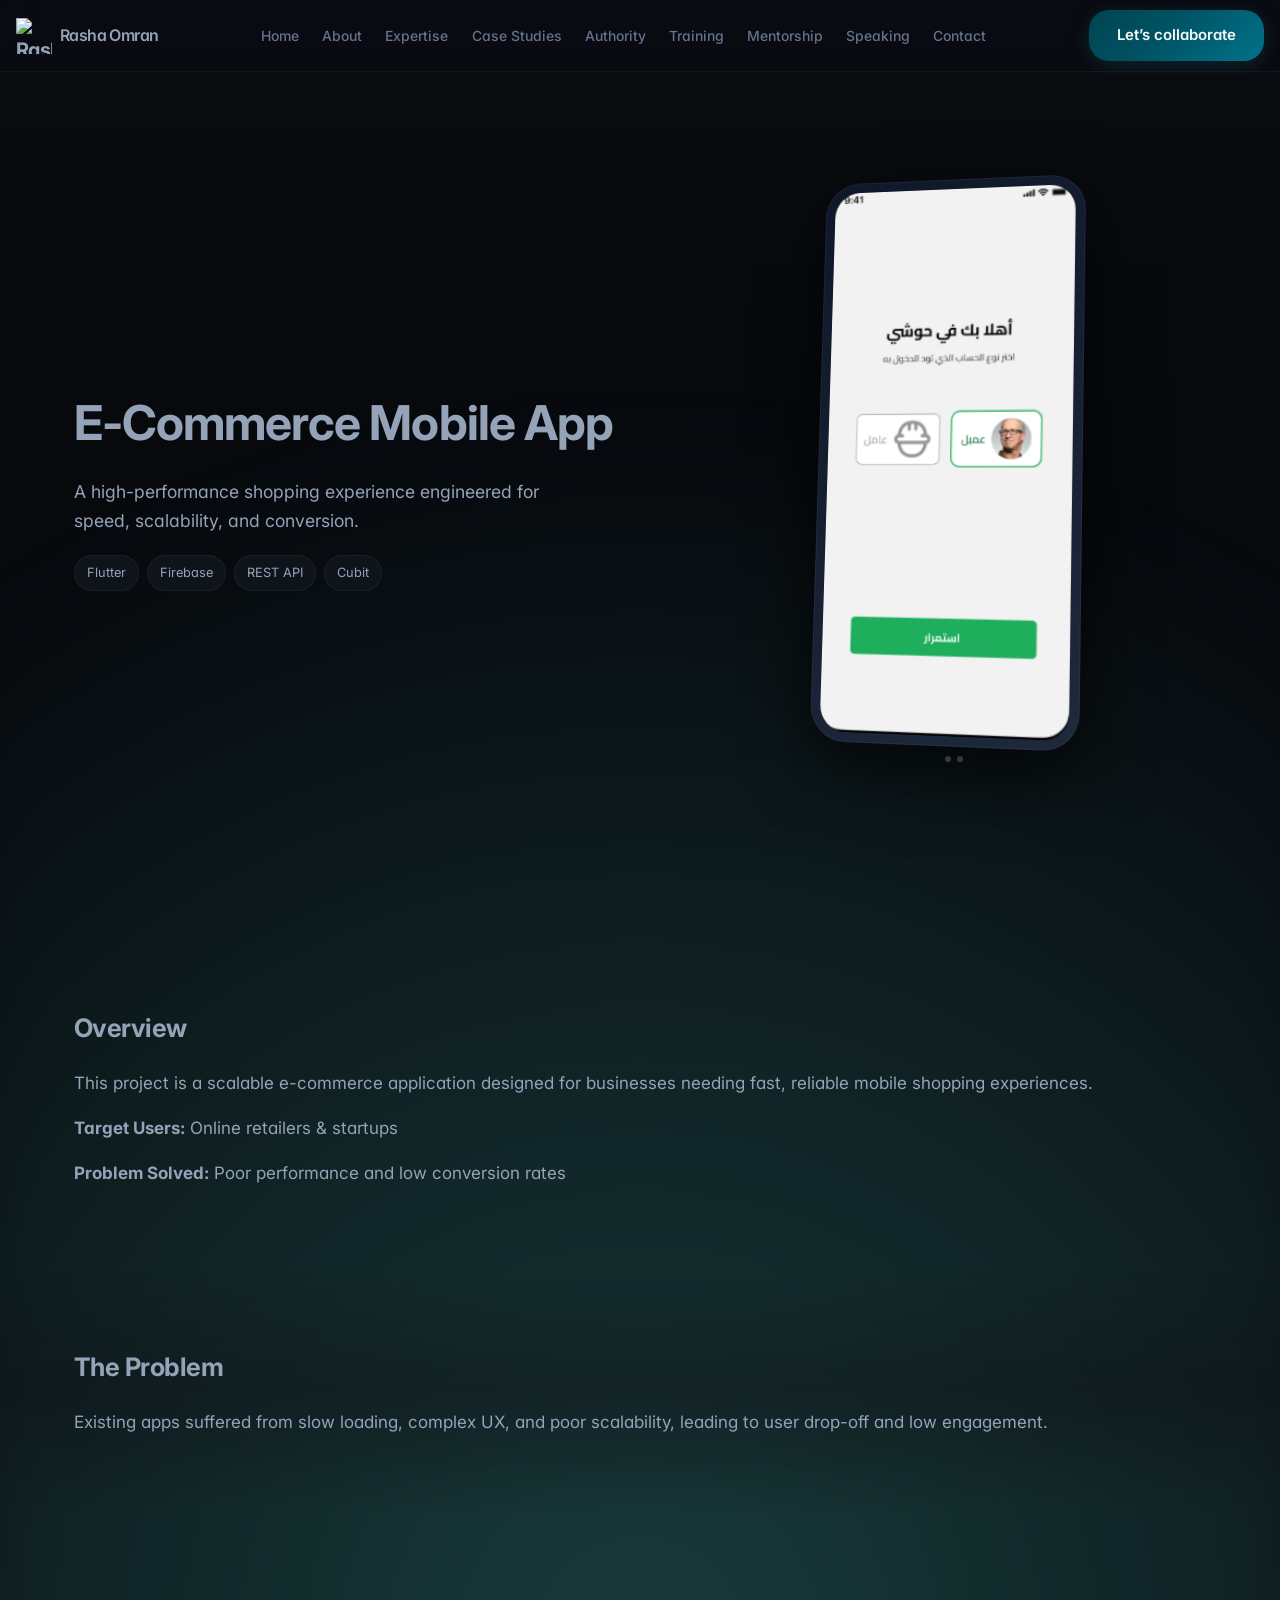
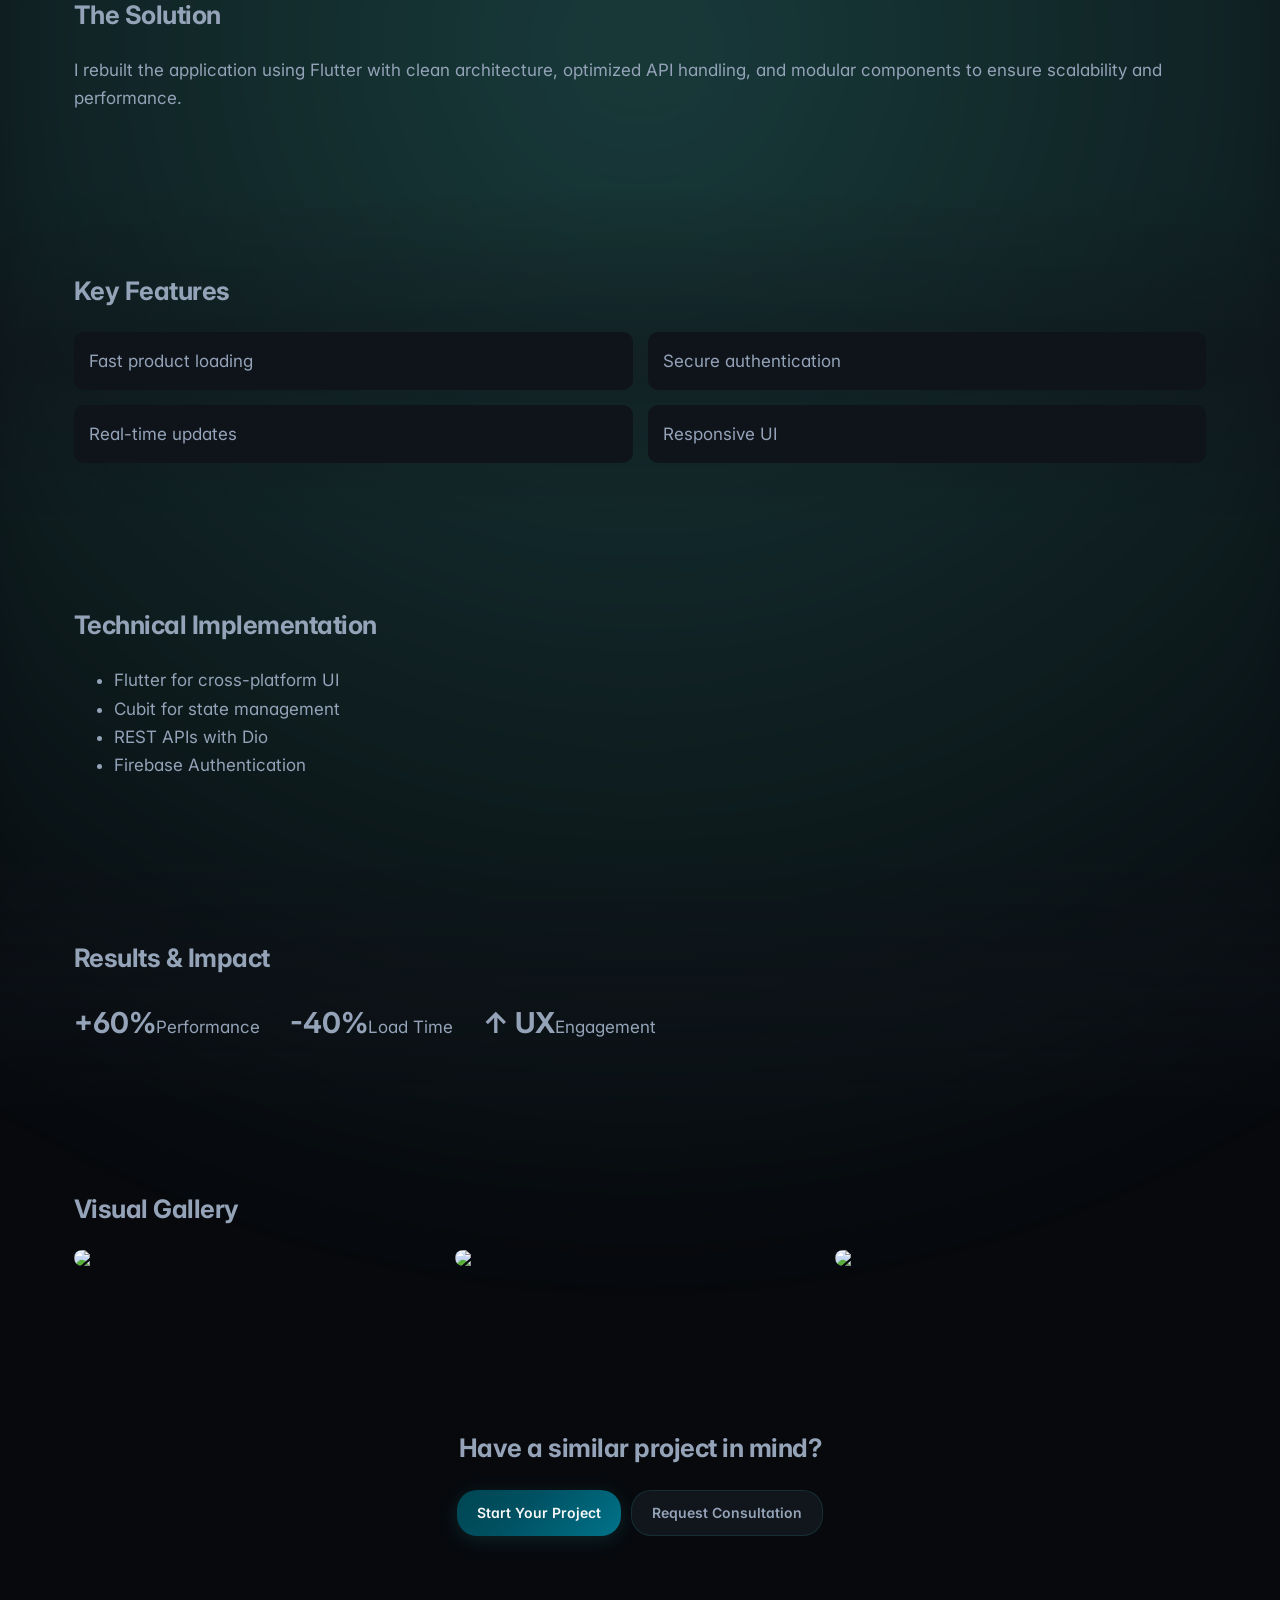
==== commit f4c4c7e4: "Improve project page" ====
--- a/pages/project1.html
+++ b/pages/project1.html
@@ -16,14 +16,55 @@
 
 <body>
 
-<header class="site-header">
-  <div class="container">
-    <a href="../index.html" class="logo">
-      <img src="../assets/logo.png">
-      <span class="logo-text">Rasha Omran</span>
-    </a>
-  </div>
-</header>
+    <div class="page-bg" aria-hidden="true"></div>
+
+    <header class="site-header">
+      <div class="header-inner">
+       <a href="../index.html#home" class="logo">
+  <img src="../assets/logo.png" alt="Rasha Omran Logo" />
+  <span class="logo-text">Rasha Omran</span>
+</a>
+        <nav class="nav-desktop" aria-label="Primary">
+          <a href="../index.htm#home">Home</a>
+          <a href="../index.html#about">About</a>
+          <a href="../index.html#expertise">Expertise</a>
+          <a href="../index.html#case-studies">Case Studies</a>
+          <a href="../index.html#why">Authority</a>
+          <a href="../index.html#enablement">Training</a>
+          <a href="../index.html#mentorship">Mentorship</a>
+          <a href="../index.html#speaking">Speaking</a>
+          <a href="../index.html#contact">Contact</a>
+        </nav>
+        <div class="header-actions">
+          <a href="../index.html#contact-form" class="btn btn-primary btn-lg">Let’s collaborate</a>
+          <button
+            type="button"
+            class="menu-toggle"
+            aria-label="Open menu"
+            aria-expanded="false"
+          >
+            <span></span><span></span><span></span>
+          </button>
+        </div>
+      </div>
+    </header>
+
+    <nav class="nav-mobile" aria-label="Mobile">
+      <a href="../index.html#home">Home</a>
+      <a href="../index.html#about">About</a>
+      <a href="../index.html#expertise">Expertise</a>
+      <a href="../index.html#case-studies">Case Studies</a>
+      <a href="../index.html#why">Authority</a>
+      <a href="../index.html#enablement">Training</a>
+      <a href="../index.html#mentorship">Mentorship</a>
+      <a href="../index.html#speaking">Speaking</a>
+      <a href="../index.html#contact">Contact</a>
+      <a href="../index.html#contact-form" class="btn btn-primary" style="margin-top: 0.5rem; justify-content: center"
+        >Let’s collaborate</a
+      >
+    </nav>
+
+
 
 <main>
 
